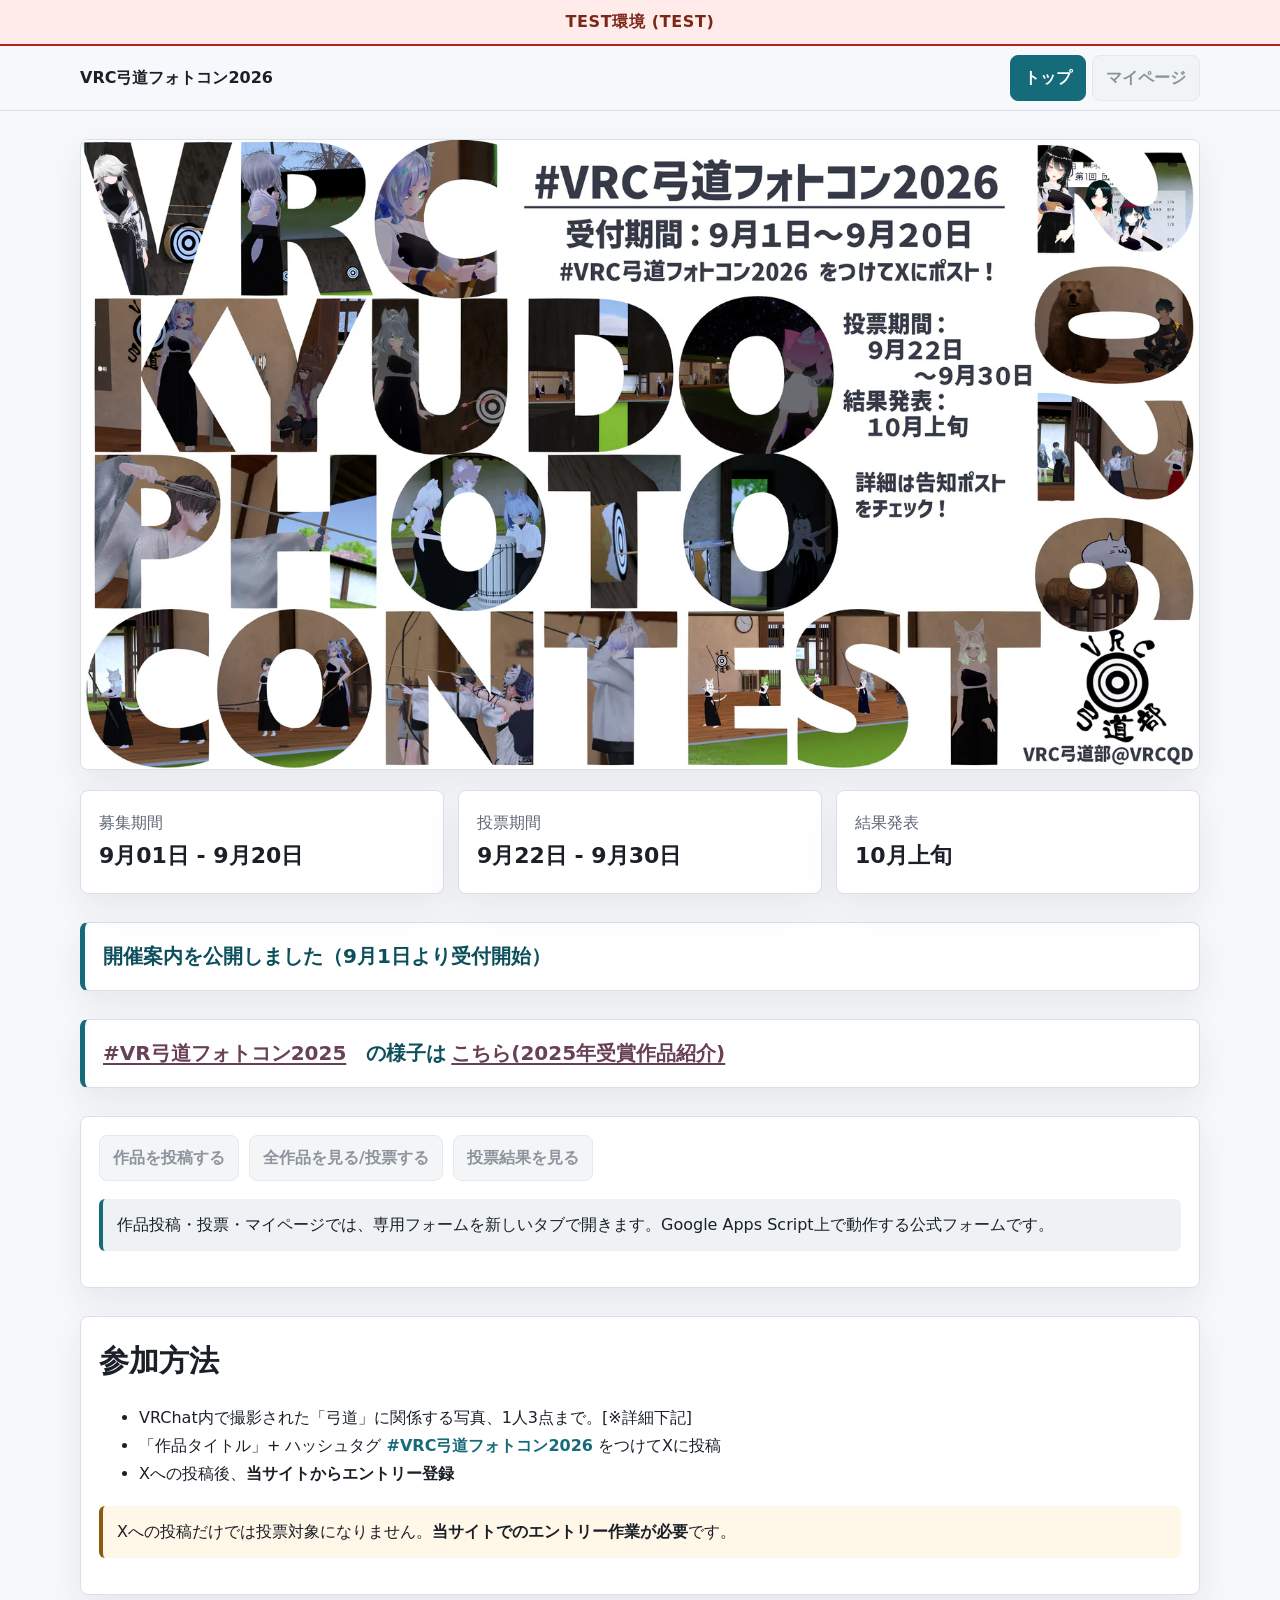
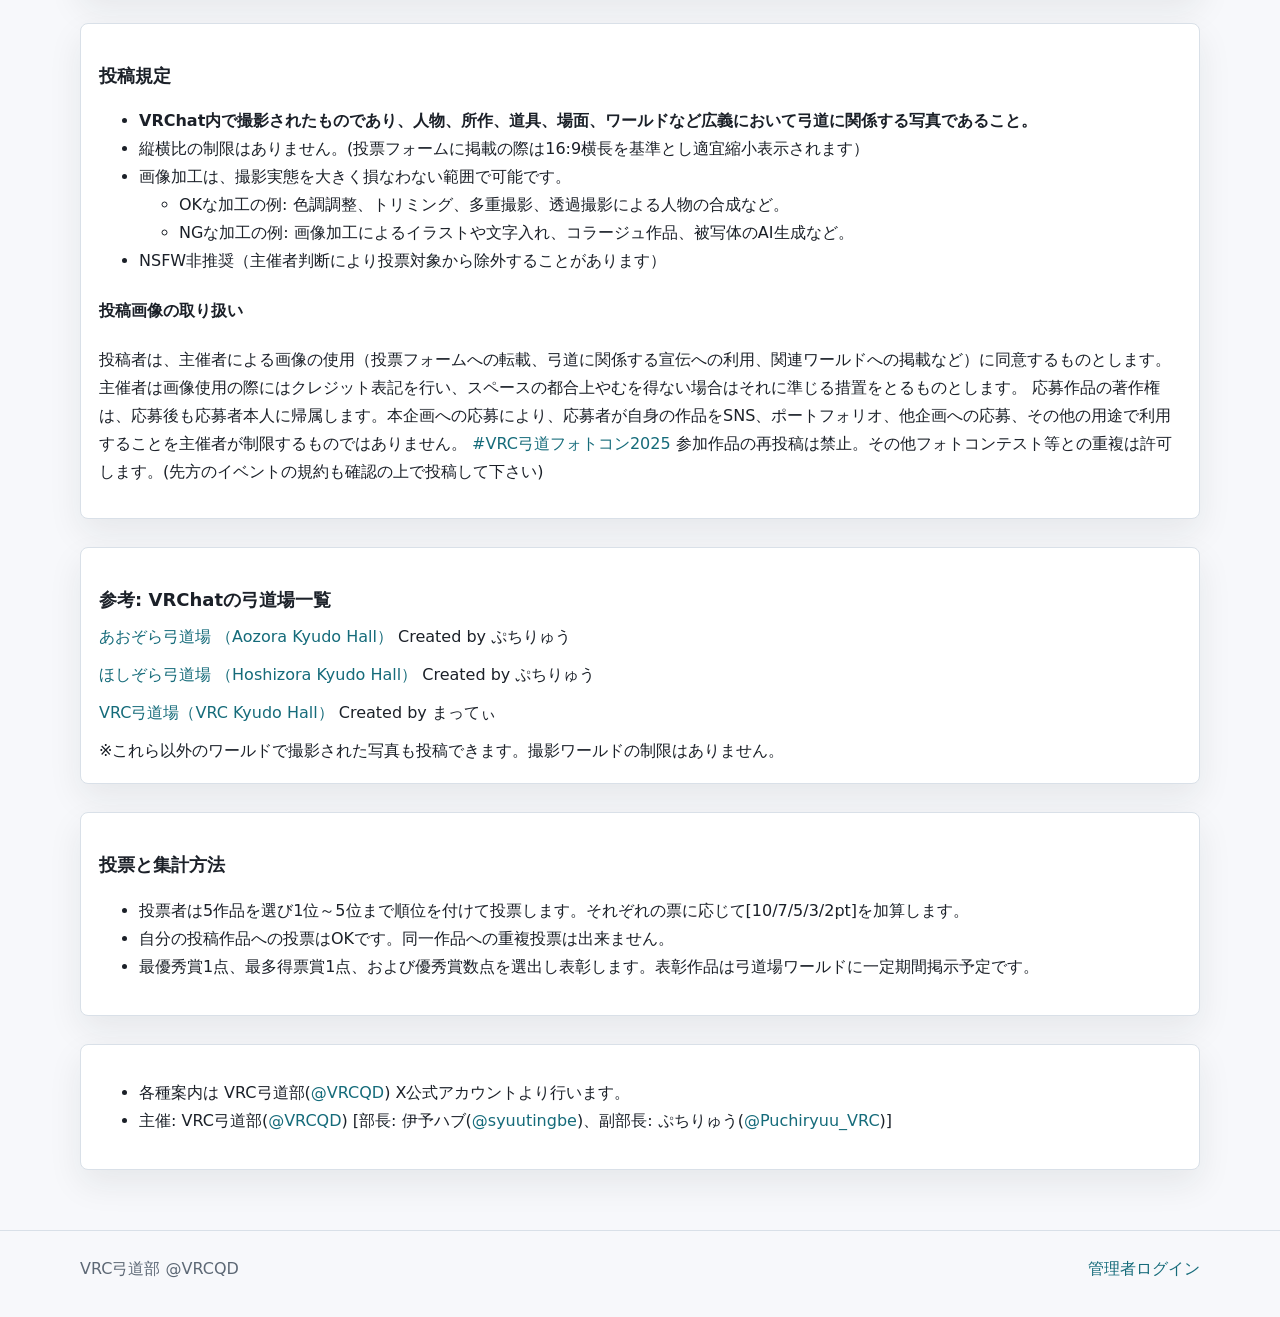
==== index.html @ 7f3b83bd "Initialize isolated QDPhoto2026 browser test site" ====
<!doctype html>
<html lang="ja" class="phase-pending">
<head>
  <meta charset="utf-8">
  <meta name="robots" content="noindex,nofollow">
  <meta name="viewport" content="width=device-width, initial-scale=1">
  <link rel="canonical" href="https://puchiryuuvrc.github.io/QDPhoto2026-Pages-Test/">
  <meta property="og:locale" content="ja_JP">
  <meta property="og:type" content="website">
  <meta property="og:site_name" content="VRC弓道フォトコン2026">
  <meta property="og:title" content="VRC弓道フォトコン2026">
  <meta property="og:description" content="VRChat内で撮影した弓道に関する写真コンテスト。作品受付は9月1日から20日、投票は9月22日から30日です。">
  <meta property="og:url" content="https://puchiryuuvrc.github.io/QDPhoto2026-Pages-Test/">
  <meta property="og:image" content="https://puchiryuuvrc.github.io/QDPhoto2026-Pages-Test/assets/social-card-2026.jpg">
  <meta property="og:image:type" content="image/jpeg">
  <meta property="og:image:width" content="1200">
  <meta property="og:image:height" content="630">
  <meta property="og:image:alt" content="VRC弓道フォトコン2026の開催告知画像">
  <meta name="twitter:card" content="summary_large_image">
  <meta name="twitter:site" content="@VRCQD">
  <meta name="twitter:title" content="VRC弓道フォトコン2026">
  <meta name="twitter:description" content="VRChat内で撮影した弓道に関する写真コンテスト。作品受付は9月1日から20日、投票は9月22日から30日です。">
  <meta name="twitter:image" content="https://puchiryuuvrc.github.io/QDPhoto2026-Pages-Test/assets/social-card-2026.jpg">
  <meta name="twitter:image:alt" content="VRC弓道フォトコン2026の開催告知画像">
  <title>VRC弓道フォトコン2026</title>
  <meta name="description" content="VRC弓道フォトコン2026の公式案内ページです。作品投稿、作品一覧、投票、結果発表への入口を掲載しています。">
  <link rel="icon" type="image/png" href="assets/vrcqd-logo.png">
  <link rel="stylesheet" href="assets/styles.css?v=20260829-integrity1">
  <script src="assets/site-phase-config.js?v=20260829-integrity1"></script>
  <script src="assets/site-phase.js?v=20260829-integrity1" defer></script>
</head>
<body>
  <div id="testEnvironmentBanner" class="test-environment-banner" role="status">TEST環境 (TEST)</div>
  <header class="site-header">
    <div class="header-inner">
      <a class="brand" href="./">VRC弓道フォトコン2026</a>
      <nav class="nav" aria-label="主要メニュー">
        <a href="./" aria-current="page" data-phase-link="headerTop">トップ</a>
        <a href="https://script.google.com/macros/s/AKfycbwboX84w3tKqa4X1HfavQKS3Mtle6kLjFK2cM_atG5vRsBxDMOIy7jPRFaanUph2ZFs/exec?page=mypage" target="_blank" rel="noopener" data-phase-link="headerMypage">マイページ</a>
      </nav>
    </div>
  </header>

  <main class="shell">
    <h1 class="visually-hidden">VRC弓道フォトコン2026</h1>
    <section class="hero-image" aria-label="メイン告知画像">
      <img src="assets/main-visual-2026.webp" alt="VRC弓道フォトコン告知画像" width="1600" height="900" decoding="async" fetchpriority="high">
    </section>

    <section class="grid three schedule" aria-label="開催スケジュール">
      <article class="card">
        <span class="muted">募集期間</span>
        <strong>9月01日 - 9月20日</strong>
      </article>
      <article class="card">
        <span class="muted">投票期間</span>
        <strong>9月22日 - 9月30日</strong>
      </article>
      <article class="card">
        <span class="muted">結果発表</span>
        <strong>10月上旬</strong>
      </article>
    </section>

    <section class="section phase-status card" aria-live="polite">
      <p class="phase-status-message" data-phase-status></p>
    </section>

    <section class="section phase-status card" aria-label="昨年の開催">
      <p class="phase-status-message"><a href="https://x.com/search?q=%23VR%E5%BC%93%E9%81%93%E3%83%95%E3%82%A9%E3%83%88%E3%82%B32025&amp;src=typed_query&amp;f=live" target="_blank" rel="noopener">#VR弓道フォトコン2025</a>　の様子は<a href="https://sites.google.com/view/vrchat2025result/" target="_blank" rel="noopener">こちら(2025年受賞作品紹介)</a></p>
    </section>

    <section class="section card">
      <div class="actions">
        <a class="button primary" href="https://script.google.com/macros/s/AKfycbwboX84w3tKqa4X1HfavQKS3Mtle6kLjFK2cM_atG5vRsBxDMOIy7jPRFaanUph2ZFs/exec?page=submit" target="_blank" rel="noopener" data-phase-link="menuSubmit">作品を投稿する</a>
        <a class="button" href="entries.html" data-phase-link="menuEntries">全作品を見る/投票する</a>
        <a class="button" href="results.html" data-phase-link="menuResults">投票結果を見る</a>
      </div>
      <p class="notice">作品投稿・投票・マイページでは、専用フォームを新しいタブで開きます。Google Apps Script上で動作する公式フォームです。</p>
    </section>

    <section class="section card">
      <h2>参加方法</h2>
      <ul>
        <li>VRChat内で撮影された「弓道」に関係する写真、1人3点まで。[※詳細下記]</li>
        <li>「作品タイトル」+ ハッシュタグ <a href="https://x.com/search?q=%23VRC%E5%BC%93%E9%81%93%E3%83%95%E3%82%A9%E3%83%88%E3%82%B3%E3%83%B32026&src=typed_query&f=live" target="_blank" rel="noopener"><strong>#VRC弓道フォトコン2026</strong></a> をつけてXに投稿</li>
        <li>Xへの投稿後、<strong>当サイトからエントリー登録</strong></li>
      </ul>
      <p class="notice warning">Xへの投稿だけでは投票対象になりません。<strong>当サイトでのエントリー作業が必要</strong>です。</p>
    </section>

    <section class="section card">
      <h3>投稿規定</h3>
      <ul>
        <li><strong>VRChat内で撮影されたものであり、人物、所作、道具、場面、ワールドなど広義において弓道に関係する写真であること。</strong></li>
        <li>縦横比の制限はありません。(投票フォームに掲載の際は16:9横長を基準とし適宜縮小表示されます）</li>
        <li>画像加工は、撮影実態を大きく損なわない範囲で可能です。
          <ul>
            <li>OKな加工の例: 色調調整、トリミング、多重撮影、透過撮影による人物の合成など。</li>
            <li>NGな加工の例: 画像加工によるイラストや文字入れ、コラージュ作品、被写体のAI生成など。</li>
          </ul>
        </li>
        <li>NSFW非推奨（主催者判断により投票対象から除外することがあります）</li>
      </ul>
      <h4>投稿画像の取り扱い</h4>
      <p>投稿者は、主催者による画像の使用（投票フォームへの転載、弓道に関係する宣伝への利用、関連ワールドへの掲載など）に同意するものとします。主催者は画像使用の際にはクレジット表記を行い、スペースの都合上やむを得ない場合はそれに準じる措置をとるものとします。
      応募作品の著作権は、応募後も応募者本人に帰属します。本企画への応募により、応募者が自身の作品をSNS、ポートフォリオ、他企画への応募、その他の用途で利用することを主催者が制限するものではありません。
      <a href="https://x.com/search?q=%23VRC%E5%BC%93%E9%81%93%E3%83%95%E3%82%A9%E3%83%88%E3%82%B3%E3%83%B32025&src=typed_query&f=live" target="_blank" rel="noopener">#VRC弓道フォトコン2025</a> 参加作品の再投稿は禁止。その他フォトコンテスト等との重複は許可します。(先方のイベントの規約も確認の上で投稿して下さい)</p>
    </section>

    <section class="section card">
      <h3>参考: VRChatの弓道場一覧</h3>
      <div class="world-list">
        <p><a href="https://vrchat.com/home/world/wrld_534d7786-788f-48de-b32c-45bdc21d75fd/info" target="_blank" rel="noopener">あおぞら弓道場 （Aozora Kyudo Hall）</a> Created by ぷちりゅう</p>
        <p><a href="https://vrchat.com/home/world/wrld_6ec10459-66b8-484f-930c-17bdf3ffb8c5/info" target="_blank" rel="noopener">ほしぞら弓道場 （Hoshizora Kyudo Hall）</a> Created by ぷちりゅう</p>
        <p><a href="https://vrchat.com/home/world/wrld_0fbaf443-5374-46e5-ba5d-27de3dc88ee3/info" target="_blank" rel="noopener">VRC弓道場（VRC Kyudo Hall）</a> Created by まってぃ</p>
        <p>※これら以外のワールドで撮影された写真も投稿できます。撮影ワールドの制限はありません。</p>
      </div>
    </section>

    <section class="section card">
      <h3>投票と集計方法</h3>
      <ul>
        <li>投票者は5作品を選び1位～5位まで順位を付けて投票します。それぞれの票に応じて[10/7/5/3/2pt]を加算します。</li>
        <li>自分の投稿作品への投票はOKです。同一作品への重複投票は出来ません。</li>
        <li>最優秀賞1点、最多得票賞1点、および優秀賞数点を選出し表彰します。表彰作品は弓道場ワールドに一定期間掲示予定です。</li>
      </ul>
    </section>

    <section class="section card">
      <ul>
        <li>各種案内は VRC弓道部(<a href="https://x.com/VRCQD" target="_blank" rel="noopener">@VRCQD</a>) X公式アカウントより行います。</li>
        <li>主催: VRC弓道部(<a href="https://x.com/VRCQD" target="_blank" rel="noopener">@VRCQD</a>) [部長: 伊予ハブ(<a href="https://x.com/syuutingbe" target="_blank" rel="noopener">@syuutingbe</a>)、副部長: ぷちりゅう(<a href="https://x.com/Puchiryuu_VRC" target="_blank" rel="noopener">@Puchiryuu_VRC</a>)]</li>
      </ul>
    </section>

  </main>

  <footer class="footer">
    <div class="footer-inner">
      <span>VRC弓道部 @VRCQD</span>
      <a href="https://script.google.com/macros/s/AKfycbwboX84w3tKqa4X1HfavQKS3Mtle6kLjFK2cM_atG5vRsBxDMOIy7jPRFaanUph2ZFs/exec?page=admin" target="_blank" rel="noopener" data-app-page="admin">管理者ログイン</a>
    </div>
  </footer>
</body>
</html>
---- assets/styles.css ----
:root {
  --bg: #f7f8fb;
  --surface: #ffffff;
  --surface-2: #eef2f4;
  --text: #1b2028;
  --muted: #5d6875;
  --line: #d9e0e8;
  --primary: #156b7a;
  --primary-strong: #0d4f5b;
  --accent: #684156;
  --accent-soft: #f3eaf0;
  --warning: #8a5a10;
  --shadow: 0 14px 34px rgba(27, 32, 40, 0.08);
}

* { box-sizing: border-box; }

body {
  margin: 0;
  background: var(--bg);
  color: var(--text);
  font: 16px/1.75 system-ui, -apple-system, BlinkMacSystemFont, "Segoe UI", sans-serif;
}

.test-environment-banner {
  position: relative;
  z-index: 20;
  border-bottom: 2px solid #b42318;
  background: #ffebe9;
  color: #7a271a;
  padding: 8px 16px;
  font-weight: 800;
  text-align: center;
  letter-spacing: 0.04em;
}

a { color: var(--primary); text-decoration: none; }
a:hover { text-decoration: underline; }
a:focus-visible, button:focus-visible, input:focus-visible, textarea:focus-visible, select:focus-visible {
  outline: 3px solid #f0a92f;
  outline-offset: 2px;
}

.visually-hidden {
  position: absolute;
  width: 1px;
  height: 1px;
  padding: 0;
  margin: -1px;
  overflow: hidden;
  clip: rect(0, 0, 0, 0);
  clip-path: inset(50%);
  white-space: nowrap;
  border: 0;
}

.site-header {
  position: sticky;
  top: 0;
  z-index: 10;
  background: rgba(247, 248, 251, 0.94);
  backdrop-filter: blur(14px);
  border-bottom: 1px solid var(--line);
}

.header-inner,
.shell {
  width: min(1120px, calc(100% - 32px));
  margin: 0 auto;
}

.header-inner {
  min-height: 64px;
  display: flex;
  align-items: center;
  justify-content: space-between;
  gap: 18px;
}

.brand {
  color: var(--text);
  font-weight: 800;
  white-space: nowrap;
}

.nav {
  display: flex;
  flex-wrap: wrap;
  justify-content: flex-end;
  gap: 6px;
}

.nav a,
.button {
  display: inline-flex;
  align-items: center;
  justify-content: center;
  min-height: 40px;
  padding: 8px 13px;
  border: 1px solid var(--line);
  border-radius: 8px;
  background: var(--surface);
  color: var(--text);
  font-weight: 600;
  text-decoration: none;
}

.nav a[aria-current="page"],
.button.primary {
  background: var(--primary);
  border-color: var(--primary);
  color: #fff;
}

.nav a.disabled,
.button.disabled,
.phase-pending [data-phase-link]:not([data-phase-link="headerTop"]):not([data-phase-link="headerMypage"]) {
  background: var(--surface-2);
  border-color: var(--line);
  color: var(--muted);
  cursor: not-allowed;
  opacity: 0.7;
  pointer-events: none;
}

.button.accent {
  background: var(--accent);
  border-color: var(--accent);
  color: #fff;
}

.shell { padding: 28px 0 60px; }

.hero-image {
  overflow: hidden;
  border: 1px solid var(--line);
  border-radius: 8px;
  background: #fff;
  box-shadow: var(--shadow);
}

.hero-image img {
  display: block;
  width: 100%;
  height: auto;
}

.hero-image + .schedule {
  margin-top: 20px;
}

.intro {
  max-width: 900px;
  padding: 26px 0 4px;
}

h1 {
  margin: 0 0 10px;
  font-size: clamp(30px, 5vw, 52px);
  line-height: 1.08;
  letter-spacing: 0;
}

h2 {
  margin: 32px 0 14px;
  font-size: clamp(22px, 3vw, 30px);
  letter-spacing: 0;
}

.section > h2:first-child,
.card > h2:first-child {
  margin-top: 0;
}

h3 {
  margin: 18px 0 8px;
  font-size: 18px;
}

p { margin: 0 0 14px; }

.lead {
  color: var(--muted);
  font-size: 18px;
}

.muted { color: var(--muted); }

.grid {
  display: grid;
  gap: 14px;
}

.grid.three { grid-template-columns: repeat(3, minmax(0, 1fr)); }
.grid.two { grid-template-columns: repeat(2, minmax(0, 1fr)); }

.card {
  padding: 18px;
  border: 1px solid var(--line);
  border-radius: 8px;
  background: var(--surface);
  box-shadow: var(--shadow);
}

.schedule strong {
  display: block;
  font-size: 22px;
}

.actions {
  display: flex;
  flex-wrap: wrap;
  gap: 10px;
  align-items: center;
}

.notice {
  margin: 18px 0;
  padding: 12px 14px;
  border-left: 4px solid var(--primary);
  border-radius: 6px;
  background: var(--surface-2);
}

.notice.warning {
  border-left-color: var(--warning);
  background: #fff7e8;
}

.section {
  margin-top: 28px;
}

.phase-status {
  padding: 16px 18px;
  border-left: 5px solid var(--primary);
  background: var(--surface);
}

.phase-status-message {
  margin: 0;
  color: var(--primary-strong);
  font-size: 20px;
  font-weight: 800;
}

.phase-status-message a {
  color: var(--accent);
  text-decoration: underline;
  text-decoration-thickness: 2px;
  text-underline-offset: 3px;
}

.phase-status-message a:hover,
.phase-status-message a:focus-visible {
  color: var(--text);
}

.phase-status-message a + a {
  margin-left: 0.25em;
}

.world-list {
  display: grid;
  gap: 10px;
}

.world-list p { margin: 0; }

.entry-placeholder,
.result-placeholder {
  min-height: 220px;
  display: grid;
  place-items: center;
  text-align: center;
  background: var(--surface);
  border: 1px dashed var(--line);
  border-radius: 8px;
}

.footer {
  border-top: 1px solid var(--line);
  padding: 24px 0 34px;
  color: var(--muted);
}

.footer-inner {
  width: min(1120px, calc(100% - 32px));
  margin: 0 auto;
  display: flex;
  flex-wrap: wrap;
  justify-content: space-between;
  gap: 12px;
}

@media (max-width: 760px) {
  .header-inner {
    align-items: flex-start;
    flex-direction: column;
    padding: 12px 0;
  }

  .nav { justify-content: flex-start; }
  .grid.two,
  .grid.three { grid-template-columns: 1fr; }
  .actions { align-items: stretch; flex-direction: column; }
  .button { width: 100%; }
}
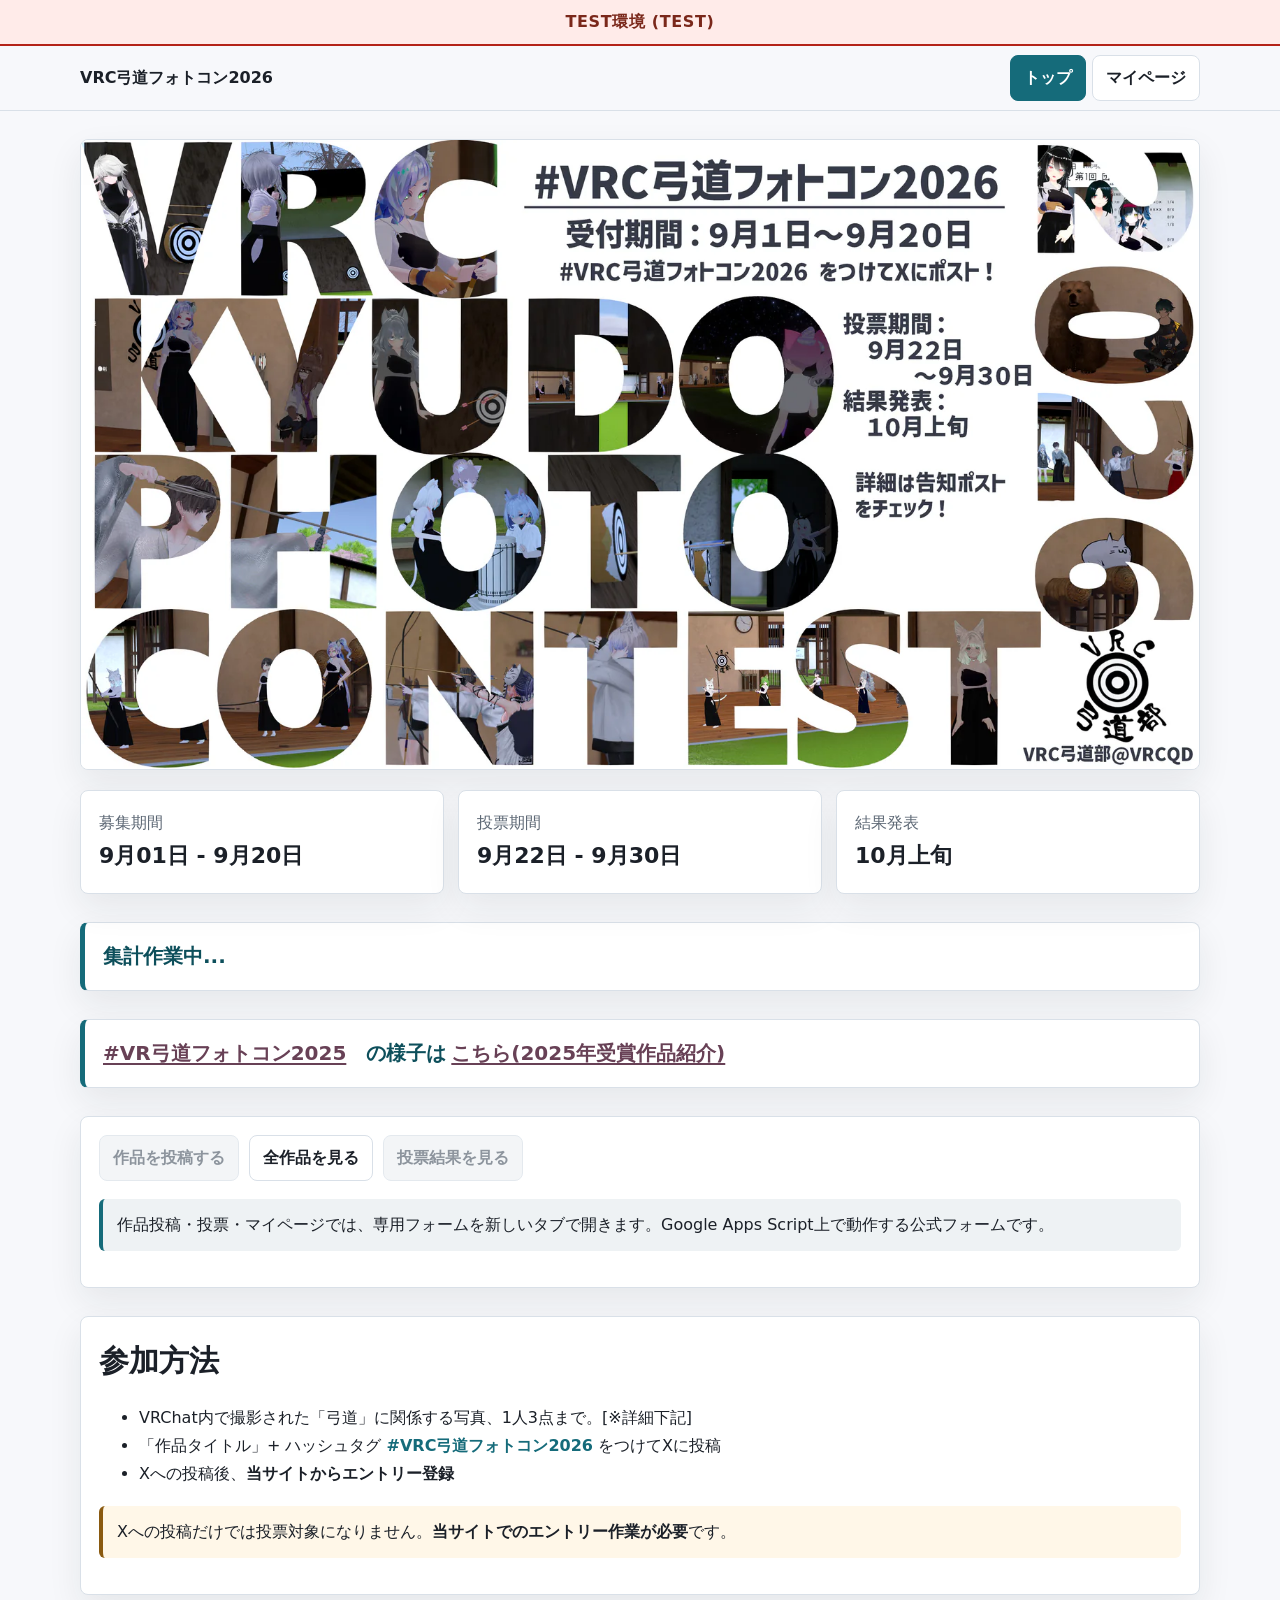
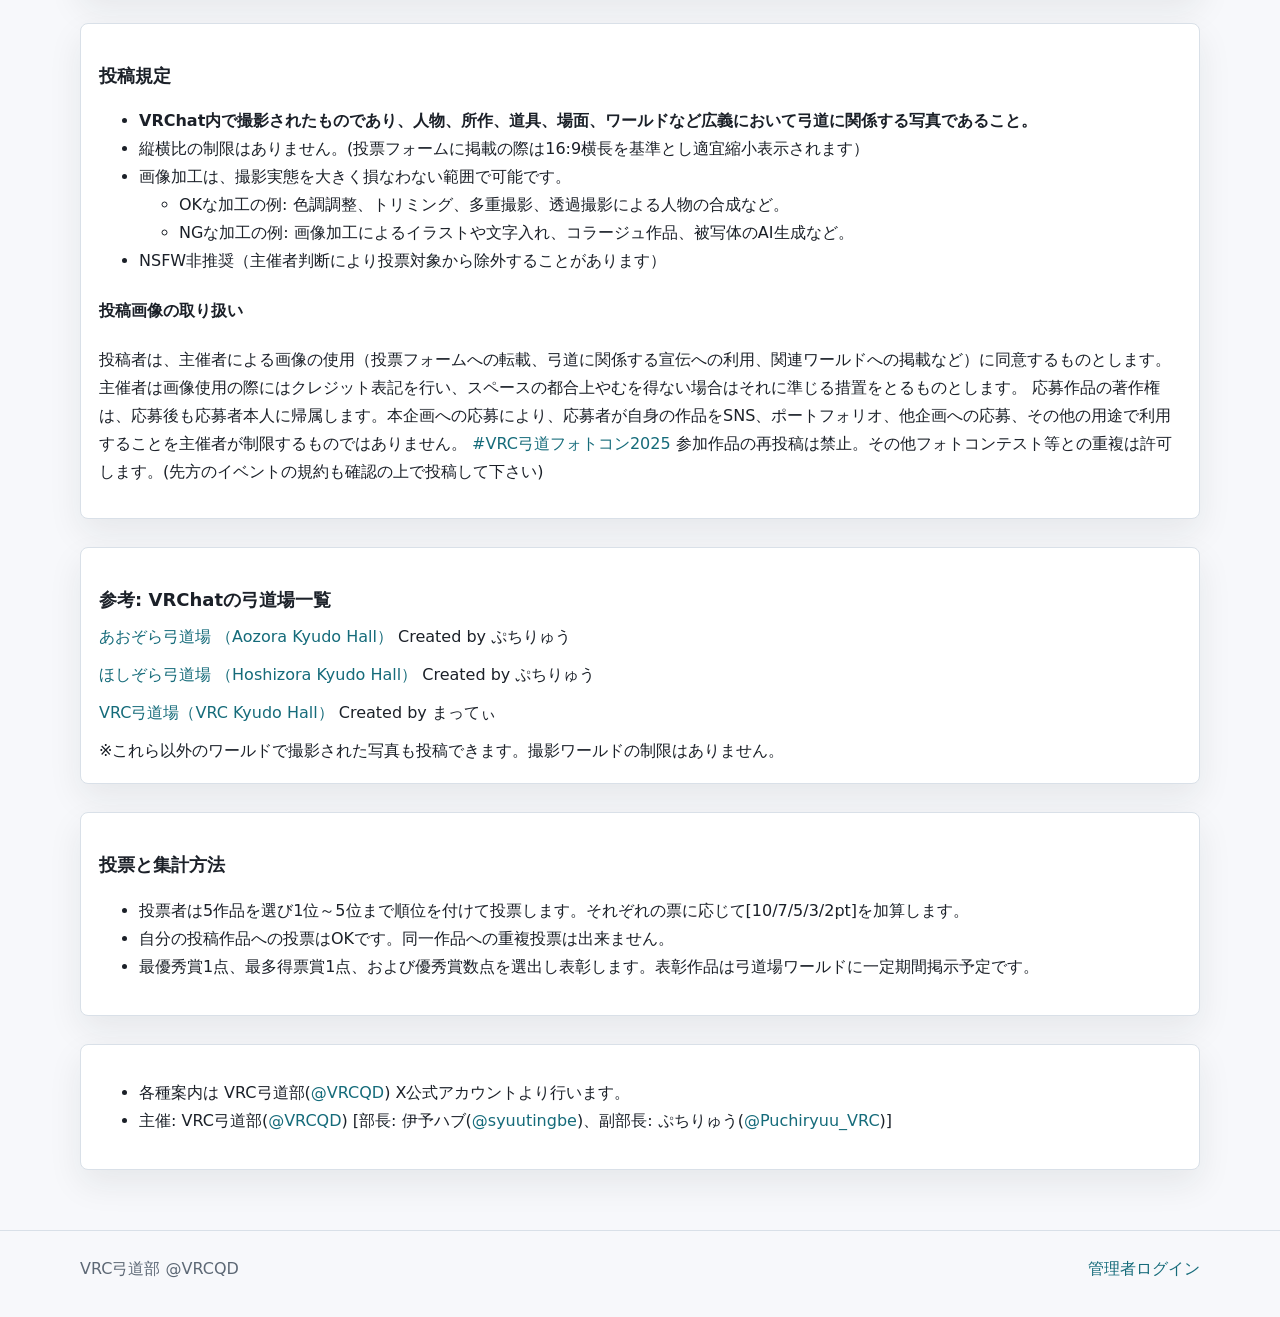
==== commit c8421051: "Sync validation shell fixes" ====
--- a/index.html
+++ b/index.html
@@ -1,8 +1,7 @@
 <!doctype html>
 <html lang="ja" class="phase-pending">
-<head>
+<head><meta name="robots" content="noindex,nofollow">
   <meta charset="utf-8">
-  <meta name="robots" content="noindex,nofollow">
   <meta name="viewport" content="width=device-width, initial-scale=1">
   <link rel="canonical" href="https://puchiryuuvrc.github.io/QDPhoto2026-Pages-Test/">
   <meta property="og:locale" content="ja_JP">
@@ -29,8 +28,7 @@
   <script src="assets/site-phase-config.js?v=20260829-integrity1"></script>
   <script src="assets/site-phase.js?v=20260829-integrity1" defer></script>
 </head>
-<body>
-  <div id="testEnvironmentBanner" class="test-environment-banner" role="status">TEST環境 (TEST)</div>
+<body><div id="testEnvironmentBanner" class="test-environment-banner" role="status">TEST環境 (TEST)</div>
   <header class="site-header">
     <div class="header-inner">
       <a class="brand" href="./">VRC弓道フォトコン2026</a>
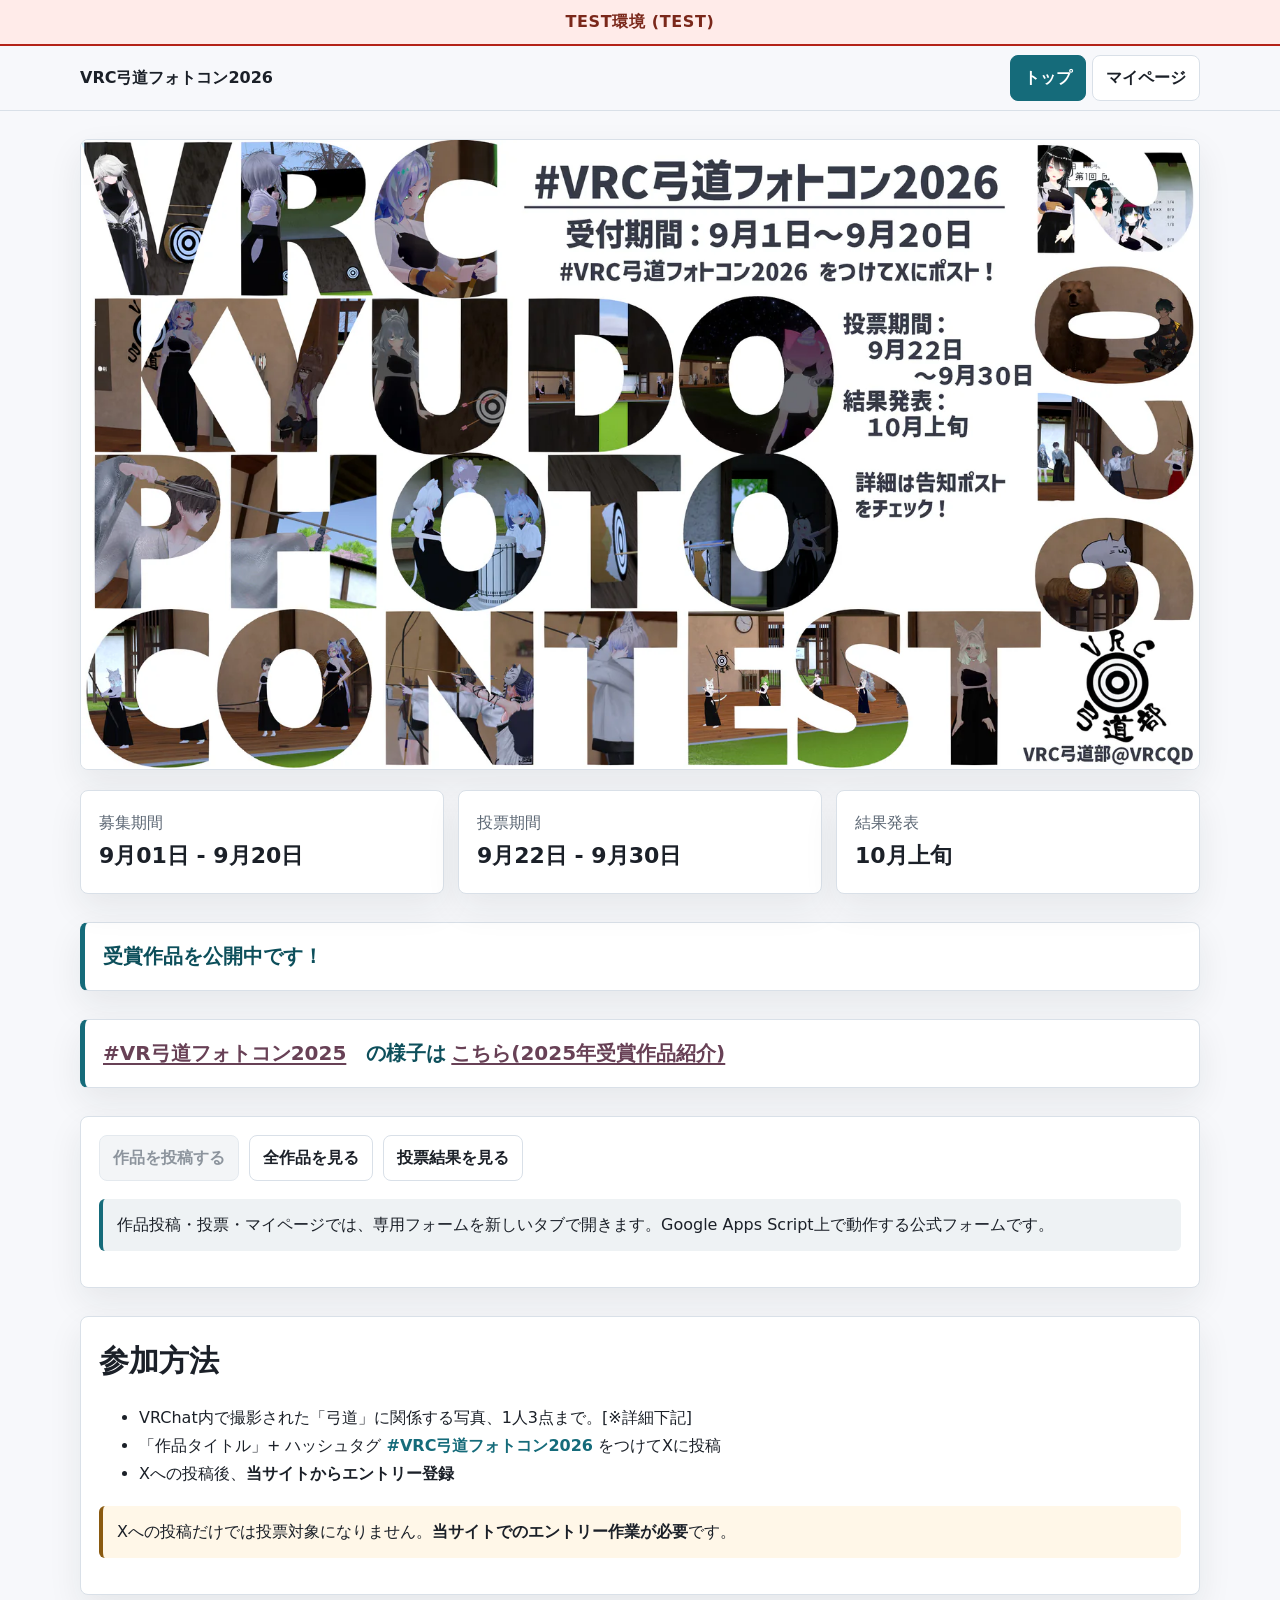
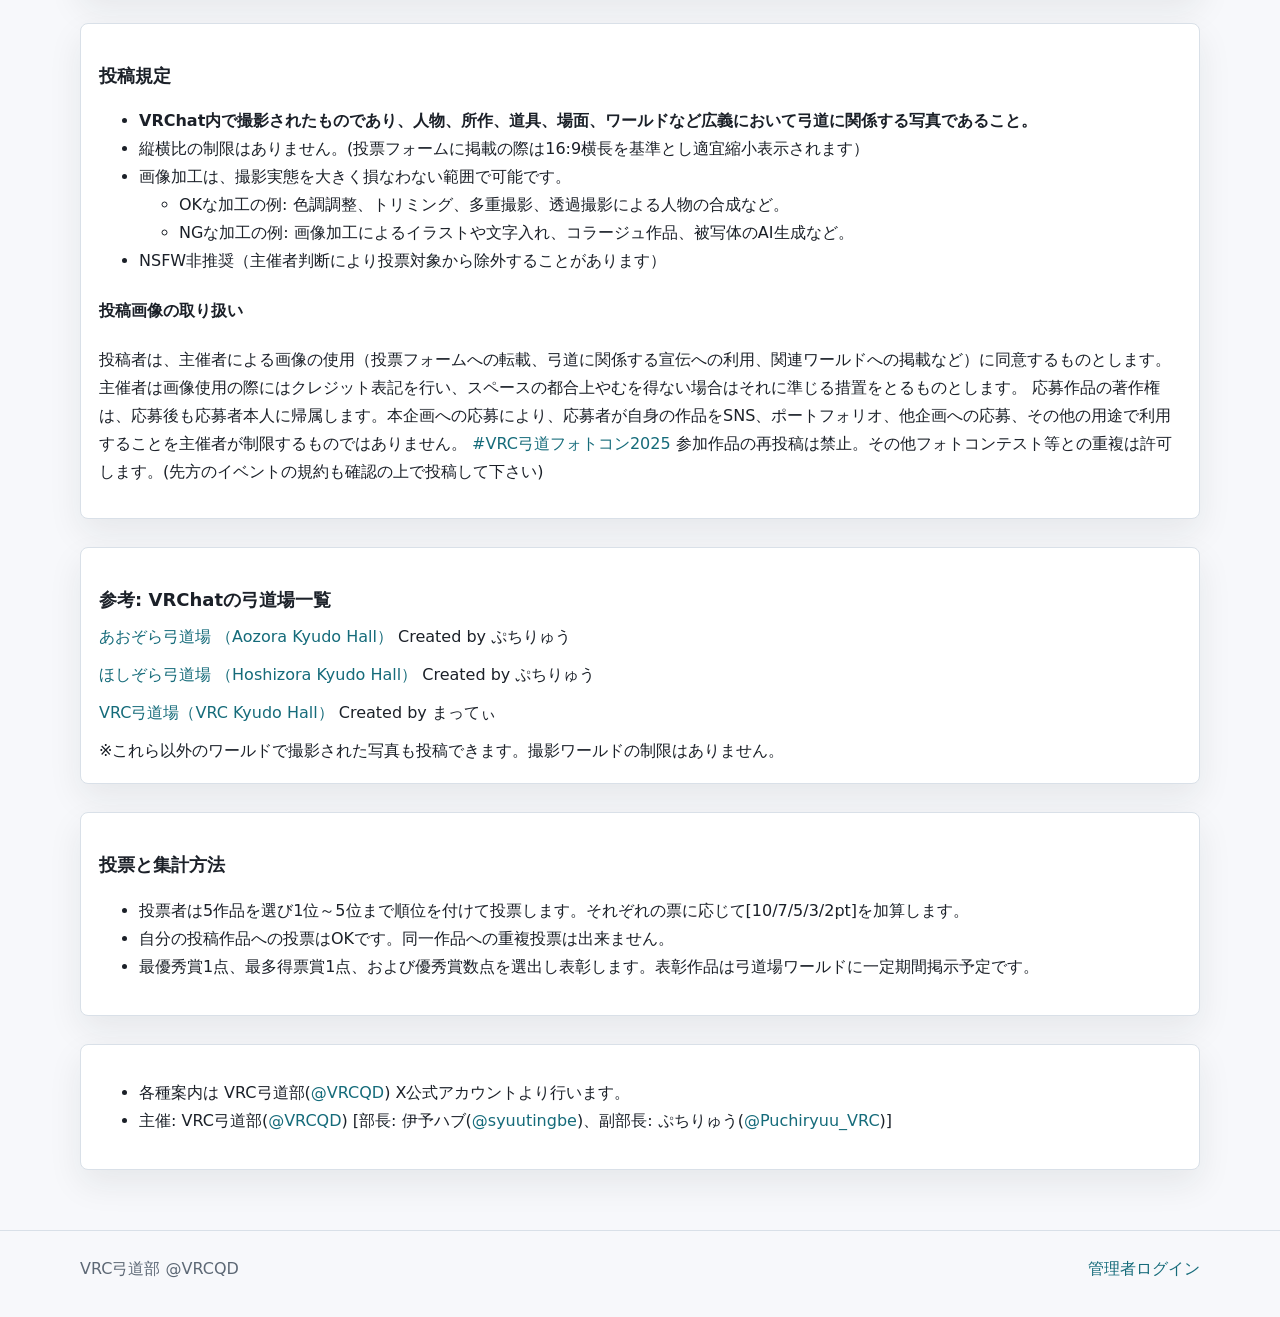
==== commit 3512d2f5: "Normalize phase controller cache keys" ====
--- a/index.html
+++ b/index.html
@@ -1,6 +1,7 @@
 <!doctype html>
 <html lang="ja" class="phase-pending">
-<head><meta name="robots" content="noindex,nofollow">
+<head>
+  <meta name="robots" content="noindex,nofollow">
   <meta charset="utf-8">
   <meta name="viewport" content="width=device-width, initial-scale=1">
   <link rel="canonical" href="https://puchiryuuvrc.github.io/QDPhoto2026-Pages-Test/">
@@ -26,7 +27,7 @@
   <link rel="icon" type="image/png" href="assets/vrcqd-logo.png">
   <link rel="stylesheet" href="assets/styles.css?v=20260829-integrity1">
   <script src="assets/site-phase-config.js?v=20260829-integrity1"></script>
-  <script src="assets/site-phase.js?v=20260829-integrity1" defer></script>
+  <script src="assets/site-phase.js?v=20260829-phase-label1" defer></script>
 </head>
 <body><div id="testEnvironmentBanner" class="test-environment-banner" role="status">TEST環境 (TEST)</div>
   <header class="site-header">
